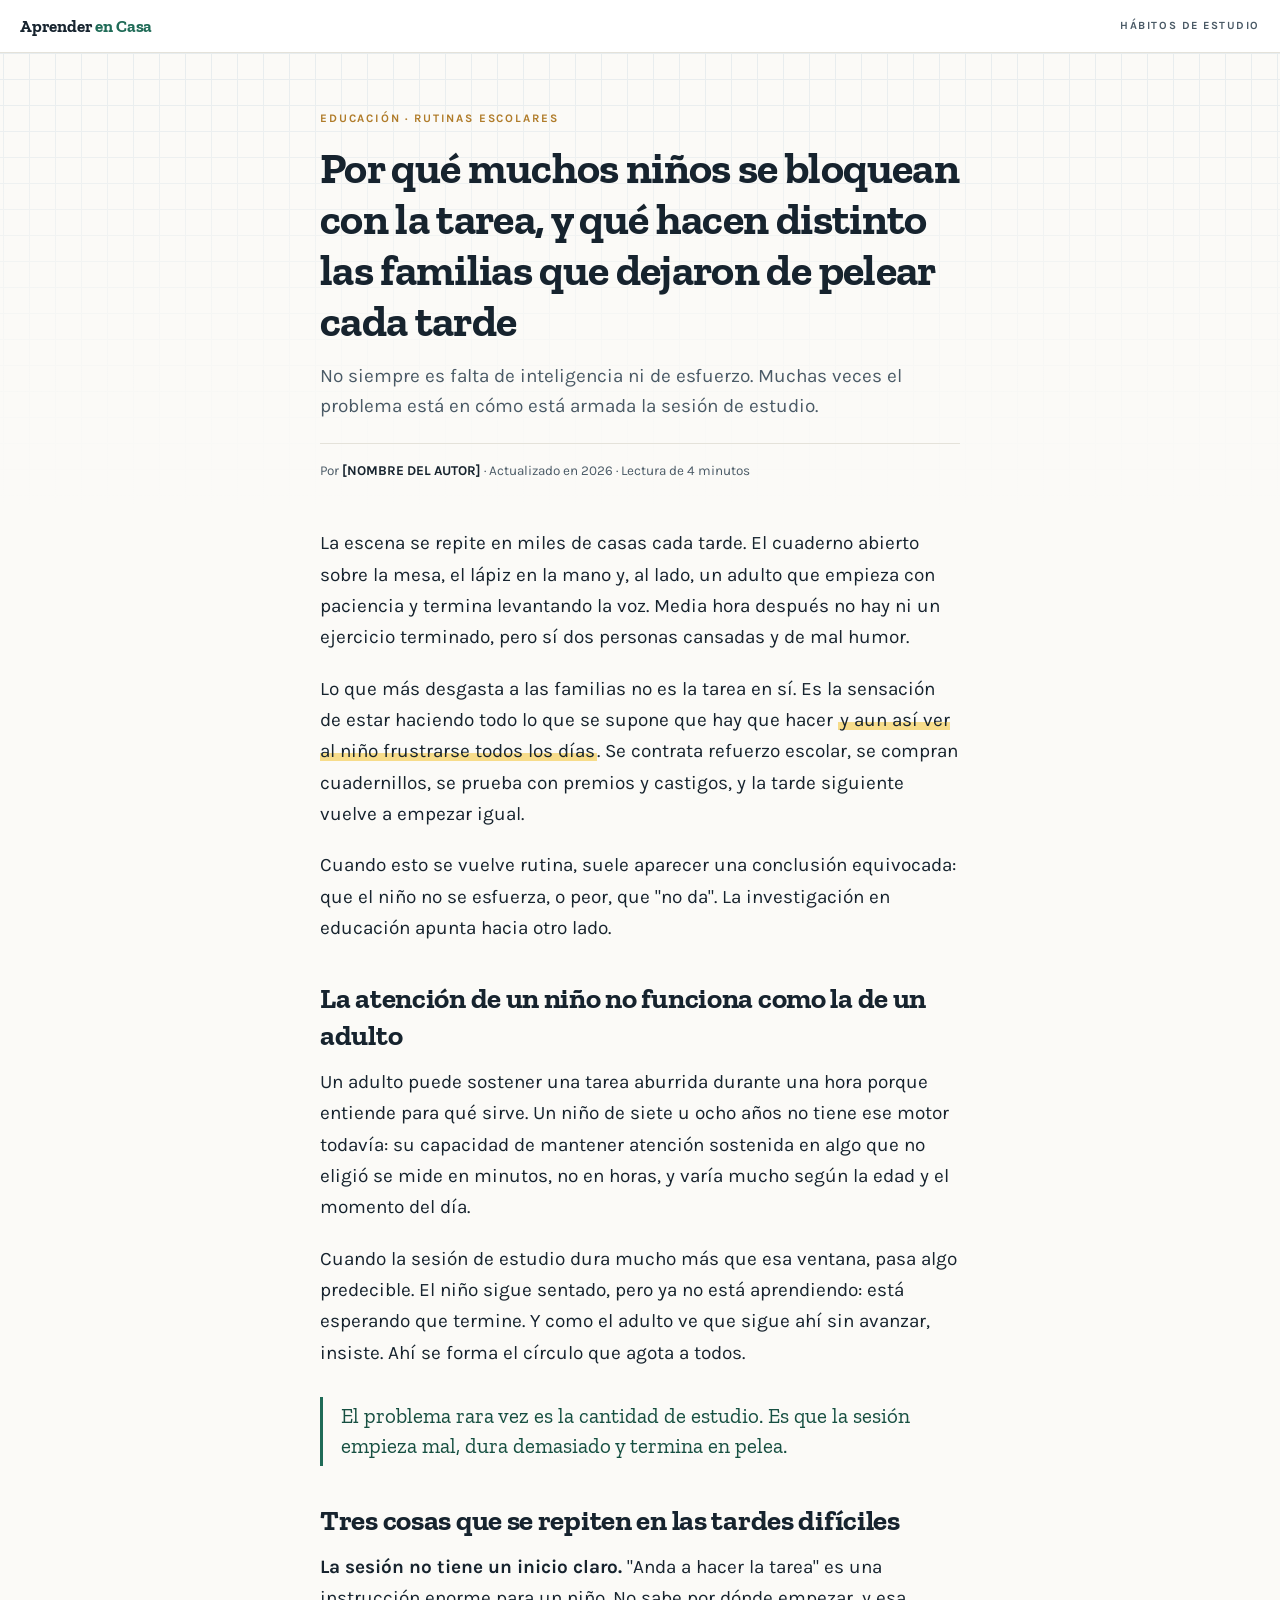
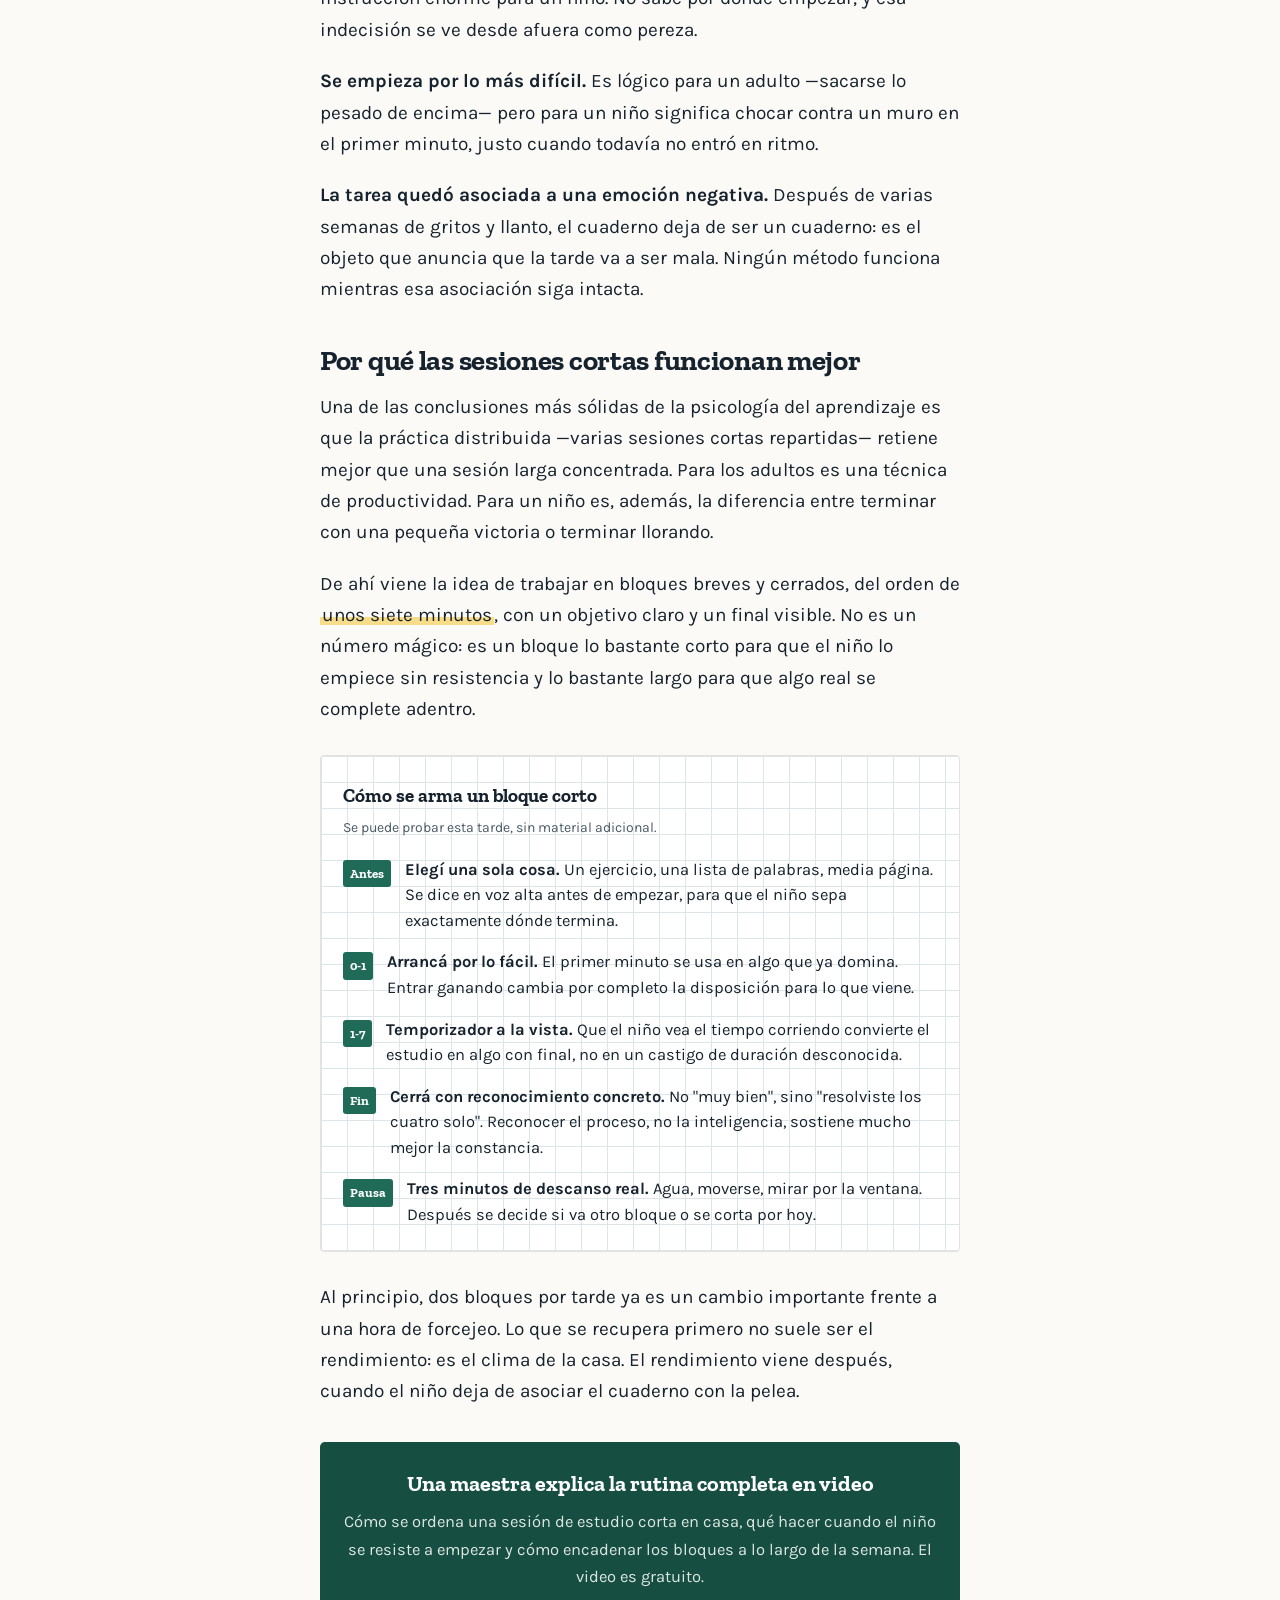
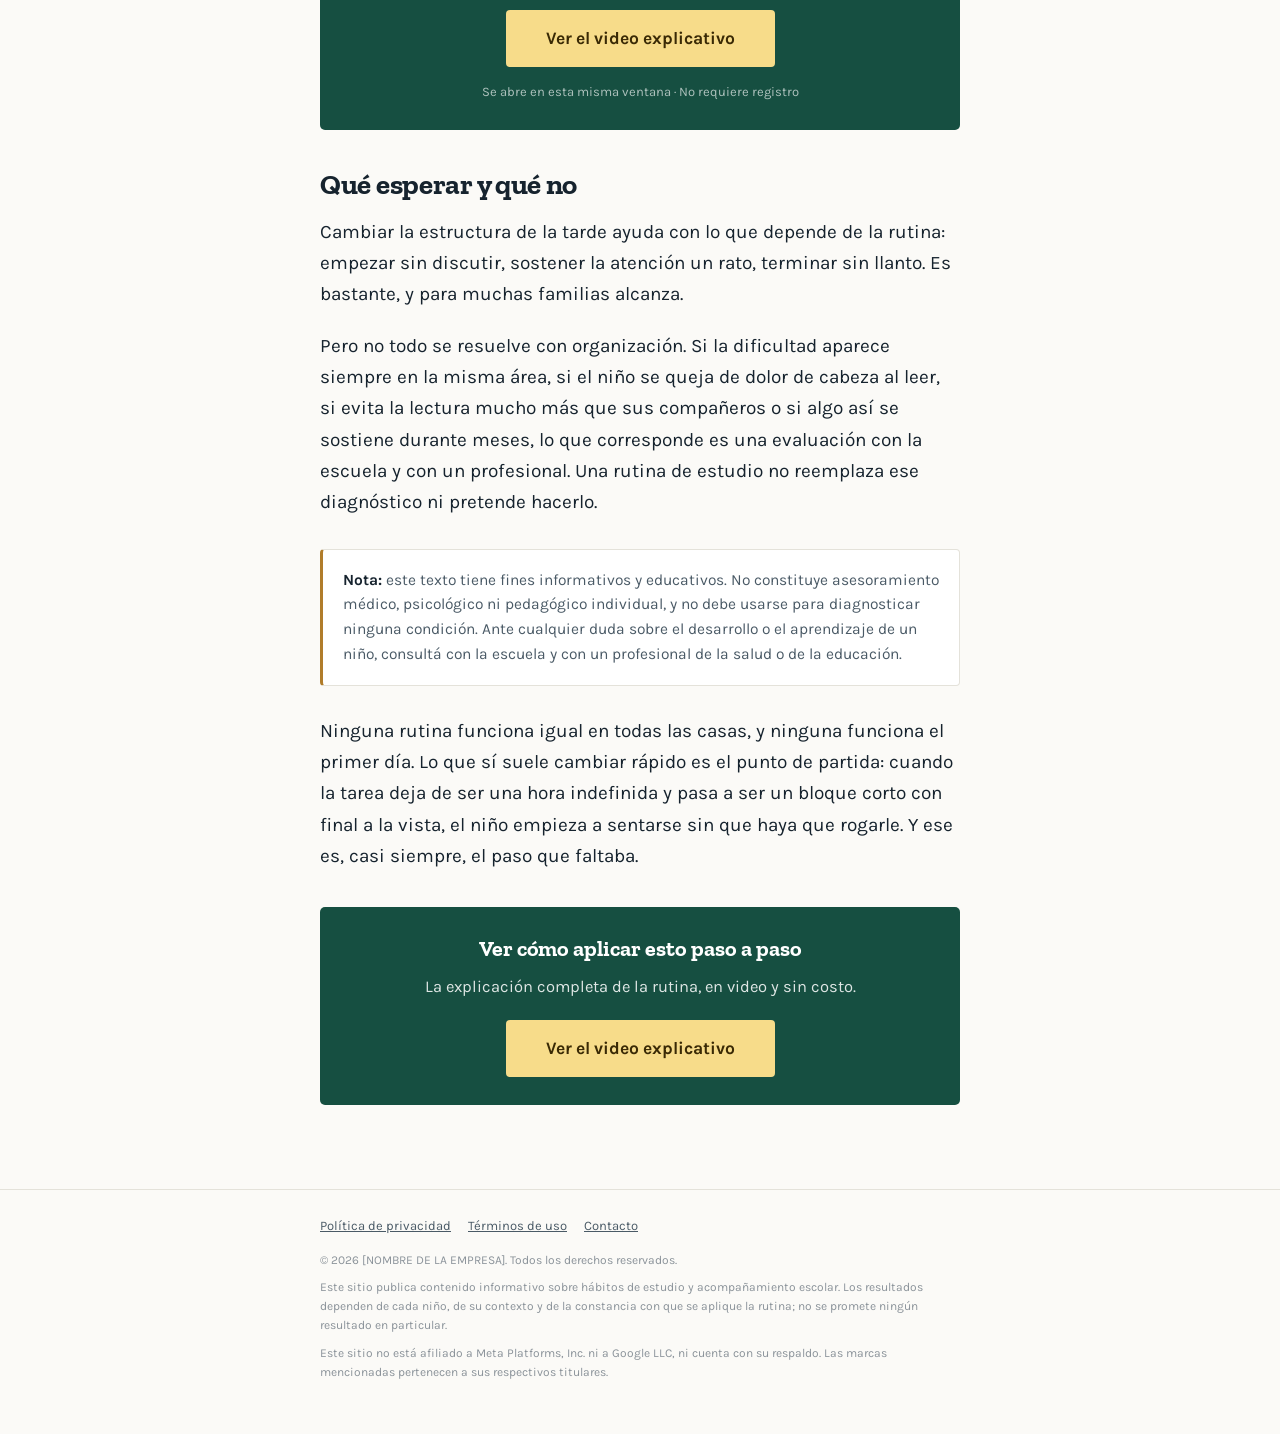
==== index.html @ 63ed5b08 "Rename index2.html to index.html" ====
<!DOCTYPE html>
<html lang="es">
<head>
<meta charset="UTF-8">
<meta name="viewport" content="width=device-width, initial-scale=1">
<title>Por qué muchos niños se bloquean con la tarea (y qué hacen distinto las familias que dejaron de pelear cada tarde)</title>
<meta name="description" content="La tarea en casa se vuelve una batalla en muchos hogares. Qué dice la investigación sobre atención infantil, sesiones cortas y rutinas de estudio.">
<meta name="robots" content="index, follow">
<link rel="preconnect" href="https://fonts.googleapis.com">
<link rel="preconnect" href="https://fonts.gstatic.com" crossorigin>
<link href="https://fonts.googleapis.com/css2?family=Zilla+Slab:wght@400;600;700&family=Karla:wght@400;500;700&display=swap" rel="stylesheet">
<style>
  :root{
    --papel:#FBFAF7;
    --tinta:#16232E;
    --tinta-suave:#4A5A66;
    --cuadricula:#DDE5E9;
    --verde:#1F6B57;
    --verde-oscuro:#164F41;
    --marcador:#F7DC8A;
    --lapiz:#B07C2A;
    --borde:#E4E2DA;
  }
  *{box-sizing:border-box;margin:0;padding:0}
  html{-webkit-text-size-adjust:100%}
  body{
    background:var(--papel);
    color:var(--tinta);
    font-family:"Karla",system-ui,-apple-system,sans-serif;
    font-size:18px;
    line-height:1.65;
  }
  .barra{
    border-bottom:1px solid var(--borde);
    background:#fff;
    padding:12px 20px;
    display:flex;
    align-items:center;
    justify-content:space-between;
    gap:12px;
  }
  .marca{
    font-family:"Zilla Slab",Georgia,serif;
    font-weight:700;
    font-size:17px;
    letter-spacing:-0.01em;
  }
  .marca span{color:var(--verde)}
  .barra .seccion{
    font-size:11px;
    text-transform:uppercase;
    letter-spacing:0.14em;
    color:var(--tinta-suave);
    font-weight:700;
  }

  .hero{
    position:relative;
    padding:38px 20px 30px;
    background-image:
      linear-gradient(var(--cuadricula) 1px,transparent 1px),
      linear-gradient(90deg,var(--cuadricula) 1px,transparent 1px);
    background-size:26px 26px;
    background-position:center top;
  }
  .hero::after{
    content:"";
    position:absolute;inset:0;
    background:linear-gradient(180deg,rgba(251,250,247,.35) 0%,rgba(251,250,247,.85) 62%,var(--papel) 100%);
    pointer-events:none;
  }
  .col{max-width:640px;margin:0 auto;position:relative;z-index:1}

  .eyebrow{
    font-size:11.5px;
    font-weight:700;
    text-transform:uppercase;
    letter-spacing:0.16em;
    color:var(--lapiz);
    margin-bottom:14px;
  }
  h1{
    font-family:"Zilla Slab",Georgia,serif;
    font-weight:700;
    font-size:33px;
    line-height:1.16;
    letter-spacing:-0.015em;
    margin-bottom:16px;
  }
  .bajada{
    font-size:19px;
    color:var(--tinta-suave);
    line-height:1.55;
  }
  .firma{
    margin-top:22px;
    padding-top:16px;
    border-top:1px solid var(--borde);
    font-size:13.5px;
    color:var(--tinta-suave);
  }
  .firma b{color:var(--tinta);font-weight:700}

  .cuerpo{padding:6px 20px 10px}
  .cuerpo p{margin-bottom:20px}
  .cuerpo h2{
    font-family:"Zilla Slab",Georgia,serif;
    font-size:25px;
    line-height:1.25;
    font-weight:700;
    margin:36px 0 14px;
    letter-spacing:-0.01em;
  }
  .marca-texto{
    background:linear-gradient(180deg,transparent 58%,var(--marcador) 58%,var(--marcador) 94%,transparent 94%);
    padding:0 2px;
  }
  .destacado{
    border-left:3px solid var(--verde);
    padding:4px 0 4px 18px;
    margin:28px 0;
    font-family:"Zilla Slab",Georgia,serif;
    font-size:21px;
    line-height:1.45;
    color:var(--verde-oscuro);
  }

  .ficha{
    background:#fff;
    border:1px solid var(--borde);
    border-radius:4px;
    padding:24px 22px;
    margin:30px 0;
    background-image:
      linear-gradient(var(--cuadricula) 1px,transparent 1px),
      linear-gradient(90deg,var(--cuadricula) 1px,transparent 1px);
    background-size:26px 26px;
  }
  .ficha h3{
    font-family:"Zilla Slab",Georgia,serif;
    font-size:19px;
    margin-bottom:4px;
  }
  .ficha .nota{font-size:14px;color:var(--tinta-suave);margin-bottom:18px}
  .paso{display:flex;gap:14px;margin-bottom:16px;align-items:flex-start}
  .paso:last-child{margin-bottom:0}
  .min{
    flex:0 0 auto;
    font-family:"Zilla Slab",Georgia,serif;
    font-weight:700;
    font-size:13px;
    color:#fff;
    background:var(--verde);
    border-radius:3px;
    padding:3px 7px;
    margin-top:3px;
    white-space:nowrap;
  }
  .paso p{margin:0;font-size:16.5px;line-height:1.55}
  .paso b{font-weight:700}

  .cta-bloque{
    background:var(--verde-oscuro);
    color:#fff;
    border-radius:5px;
    padding:28px 22px;
    margin:34px 0;
    text-align:center;
  }
  .cta-bloque p{
    color:rgba(255,255,255,.86);
    font-size:16.5px;
    margin-bottom:20px;
  }
  .cta-bloque .titulo{
    font-family:"Zilla Slab",Georgia,serif;
    font-size:22px;
    line-height:1.3;
    color:#fff;
    font-weight:700;
    margin-bottom:10px;
  }
  .boton{
    display:block;
    width:100%;
    background:var(--marcador);
    color:#3A2A05;
    font-family:"Karla",sans-serif;
    font-weight:700;
    font-size:17.5px;
    text-decoration:none;
    padding:17px 18px;
    border-radius:4px;
    text-align:center;
    line-height:1.3;
    transition:transform .15s ease,filter .15s ease;
  }
  .boton:hover{filter:brightness(1.05);transform:translateY(-1px)}
  .boton:focus-visible{outline:3px solid #fff;outline-offset:3px}
  .cta-bloque .abajo{
    font-size:13px;
    color:rgba(255,255,255,.65);
    margin:14px 0 0;
  }

  .aviso{
    background:#fff;
    border:1px solid var(--borde);
    border-left:3px solid var(--lapiz);
    border-radius:4px;
    padding:18px 20px;
    margin:30px 0;
    font-size:15.5px;
    color:var(--tinta-suave);
    line-height:1.6;
  }
  .aviso b{color:var(--tinta)}

  footer{
    border-top:1px solid var(--borde);
    margin-top:40px;
    padding:26px 20px 44px;
    font-size:13px;
    color:var(--tinta-suave);
    line-height:1.6;
  }
  footer .col{max-width:640px}
  footer a{color:var(--tinta-suave)}
  .links{margin-bottom:14px}
  .links a{margin-right:14px;text-decoration:underline}
  .legal{font-size:12px;color:#8A9299}
  .legal p{margin-bottom:8px}

  @media (min-width:700px){
    body{font-size:19px}
    h1{font-size:44px}
    .hero{padding:56px 20px 40px}
    .cuerpo h2{font-size:29px}
    .boton{display:inline-block;width:auto;padding:17px 40px}
  }
  @media (prefers-reduced-motion:reduce){
    *{transition:none!important;animation:none!important}
  }
</style>
</head>
<body>

<header class="barra">
  <div class="marca">Aprender <span>en Casa</span></div>
  <div class="seccion">Hábitos de estudio</div>
</header>

<section class="hero">
  <div class="col">
    <div class="eyebrow">Educación · Rutinas escolares</div>
    <h1>Por qué muchos niños se bloquean con la tarea, y qué hacen distinto las familias que dejaron de pelear cada tarde</h1>
    <p class="bajada">No siempre es falta de inteligencia ni de esfuerzo. Muchas veces el problema está en cómo está armada la sesión de estudio.</p>
    <p class="firma">Por <b>[NOMBRE DEL AUTOR]</b> · Actualizado en 2026 · Lectura de 4 minutos</p>
  </div>
</section>

<article class="cuerpo">
  <div class="col">

    <p>La escena se repite en miles de casas cada tarde. El cuaderno abierto sobre la mesa, el lápiz en la mano y, al lado, un adulto que empieza con paciencia y termina levantando la voz. Media hora después no hay ni un ejercicio terminado, pero sí dos personas cansadas y de mal humor.</p>

    <p>Lo que más desgasta a las familias no es la tarea en sí. Es la sensación de estar haciendo todo lo que se supone que hay que hacer <span class="marca-texto">y aun así ver al niño frustrarse todos los días</span>. Se contrata refuerzo escolar, se compran cuadernillos, se prueba con premios y castigos, y la tarde siguiente vuelve a empezar igual.</p>

    <p>Cuando esto se vuelve rutina, suele aparecer una conclusión equivocada: que el niño no se esfuerza, o peor, que "no da". La investigación en educación apunta hacia otro lado.</p>

    <h2>La atención de un niño no funciona como la de un adulto</h2>

    <p>Un adulto puede sostener una tarea aburrida durante una hora porque entiende para qué sirve. Un niño de siete u ocho años no tiene ese motor todavía: su capacidad de mantener atención sostenida en algo que no eligió se mide en minutos, no en horas, y varía mucho según la edad y el momento del día.</p>

    <p>Cuando la sesión de estudio dura mucho más que esa ventana, pasa algo predecible. El niño sigue sentado, pero ya no está aprendiendo: está esperando que termine. Y como el adulto ve que sigue ahí sin avanzar, insiste. Ahí se forma el círculo que agota a todos.</p>

    <div class="destacado">El problema rara vez es la cantidad de estudio. Es que la sesión empieza mal, dura demasiado y termina en pelea.</div>

    <h2>Tres cosas que se repiten en las tardes difíciles</h2>

    <p><b>La sesión no tiene un inicio claro.</b> "Anda a hacer la tarea" es una instrucción enorme para un niño. No sabe por dónde empezar, y esa indecisión se ve desde afuera como pereza.</p>

    <p><b>Se empieza por lo más difícil.</b> Es lógico para un adulto —sacarse lo pesado de encima— pero para un niño significa chocar contra un muro en el primer minuto, justo cuando todavía no entró en ritmo.</p>

    <p><b>La tarea quedó asociada a una emoción negativa.</b> Después de varias semanas de gritos y llanto, el cuaderno deja de ser un cuaderno: es el objeto que anuncia que la tarde va a ser mala. Ningún método funciona mientras esa asociación siga intacta.</p>

    <h2>Por qué las sesiones cortas funcionan mejor</h2>

    <p>Una de las conclusiones más sólidas de la psicología del aprendizaje es que la práctica distribuida —varias sesiones cortas repartidas— retiene mejor que una sesión larga concentrada. Para los adultos es una técnica de productividad. Para un niño es, además, la diferencia entre terminar con una pequeña victoria o terminar llorando.</p>

    <p>De ahí viene la idea de trabajar en bloques breves y cerrados, del orden de <span class="marca-texto">unos siete minutos</span>, con un objetivo claro y un final visible. No es un número mágico: es un bloque lo bastante corto para que el niño lo empiece sin resistencia y lo bastante largo para que algo real se complete adentro.</p>

    <div class="ficha">
      <h3>Cómo se arma un bloque corto</h3>
      <p class="nota">Se puede probar esta tarde, sin material adicional.</p>
      <div class="paso"><span class="min">Antes</span><p><b>Elegí una sola cosa.</b> Un ejercicio, una lista de palabras, media página. Se dice en voz alta antes de empezar, para que el niño sepa exactamente dónde termina.</p></div>
      <div class="paso"><span class="min">0-1</span><p><b>Arrancá por lo fácil.</b> El primer minuto se usa en algo que ya domina. Entrar ganando cambia por completo la disposición para lo que viene.</p></div>
      <div class="paso"><span class="min">1-7</span><p><b>Temporizador a la vista.</b> Que el niño vea el tiempo corriendo convierte el estudio en algo con final, no en un castigo de duración desconocida.</p></div>
      <div class="paso"><span class="min">Fin</span><p><b>Cerrá con reconocimiento concreto.</b> No "muy bien", sino "resolviste los cuatro solo". Reconocer el proceso, no la inteligencia, sostiene mucho mejor la constancia.</p></div>
      <div class="paso"><span class="min">Pausa</span><p><b>Tres minutos de descanso real.</b> Agua, moverse, mirar por la ventana. Después se decide si va otro bloque o se corta por hoy.</p></div>
    </div>

    <p>Al principio, dos bloques por tarde ya es un cambio importante frente a una hora de forcejeo. Lo que se recupera primero no suele ser el rendimiento: es el clima de la casa. El rendimiento viene después, cuando el niño deja de asociar el cuaderno con la pelea.</p>

    <div class="cta-bloque">
      <p class="titulo">Una maestra explica la rutina completa en video</p>
      <p>Cómo se ordena una sesión de estudio corta en casa, qué hacer cuando el niño se resiste a empezar y cómo encadenar los bloques a lo largo de la semana. El video es gratuito.</p>
      <a class="boton" href="[URL_DE_TU_VSL]" data-cta>Ver el video explicativo</a>
      <p class="abajo">Se abre en esta misma ventana · No requiere registro</p>
    </div>

    <h2>Qué esperar y qué no</h2>

    <p>Cambiar la estructura de la tarde ayuda con lo que depende de la rutina: empezar sin discutir, sostener la atención un rato, terminar sin llanto. Es bastante, y para muchas familias alcanza.</p>

    <p>Pero no todo se resuelve con organización. Si la dificultad aparece siempre en la misma área, si el niño se queja de dolor de cabeza al leer, si evita la lectura mucho más que sus compañeros o si algo así se sostiene durante meses, lo que corresponde es una evaluación con la escuela y con un profesional. Una rutina de estudio no reemplaza ese diagnóstico ni pretende hacerlo.</p>

    <div class="aviso">
      <b>Nota:</b> este texto tiene fines informativos y educativos. No constituye asesoramiento médico, psicológico ni pedagógico individual, y no debe usarse para diagnosticar ninguna condición. Ante cualquier duda sobre el desarrollo o el aprendizaje de un niño, consultá con la escuela y con un profesional de la salud o de la educación.
    </div>

    <p>Ninguna rutina funciona igual en todas las casas, y ninguna funciona el primer día. Lo que sí suele cambiar rápido es el punto de partida: cuando la tarea deja de ser una hora indefinida y pasa a ser un bloque corto con final a la vista, el niño empieza a sentarse sin que haya que rogarle. Y ese es, casi siempre, el paso que faltaba.</p>

    <div class="cta-bloque">
      <p class="titulo">Ver cómo aplicar esto paso a paso</p>
      <p>La explicación completa de la rutina, en video y sin costo.</p>
      <a class="boton" href="[URL_DE_TU_VSL]" data-cta>Ver el video explicativo</a>
    </div>

  </div>
</article>

<footer>
  <div class="col">
    <div class="links">
      <a href="[URL_PRIVACIDAD]">Política de privacidad</a>
      <a href="[URL_TERMINOS]">Términos de uso</a>
      <a href="mailto:[EMAIL_DE_CONTACTO]">Contacto</a>
    </div>
    <div class="legal">
      <p>© 2026 [NOMBRE DE LA EMPRESA]. Todos los derechos reservados.</p>
      <p>Este sitio publica contenido informativo sobre hábitos de estudio y acompañamiento escolar. Los resultados dependen de cada niño, de su contexto y de la constancia con que se aplique la rutina; no se promete ningún resultado en particular.</p>
      <p>Este sitio no está afiliado a Meta Platforms, Inc. ni a Google LLC, ni cuenta con su respaldo. Las marcas mencionadas pertenecen a sus respectivos titulares.</p>
    </div>
  </div>
</footer>

<script>
  // Mantiene los parámetros de campaña (utm_*, gclid, fbclid, etc.) al pasar a la página siguiente.
  (function () {
    var qs = window.location.search;
    if (!qs || qs.length < 2) return;
    var params = qs.substring(1);
    document.querySelectorAll('a[data-cta]').forEach(function (a) {
      var href = a.getAttribute('href');
      if (!href || href.indexOf('[') === 0 || href.indexOf('#') === 0) return;
      a.setAttribute('href', href + (href.indexOf('?') > -1 ? '&' : '?') + params);
    });
  })();
</script>

</body>
</html>
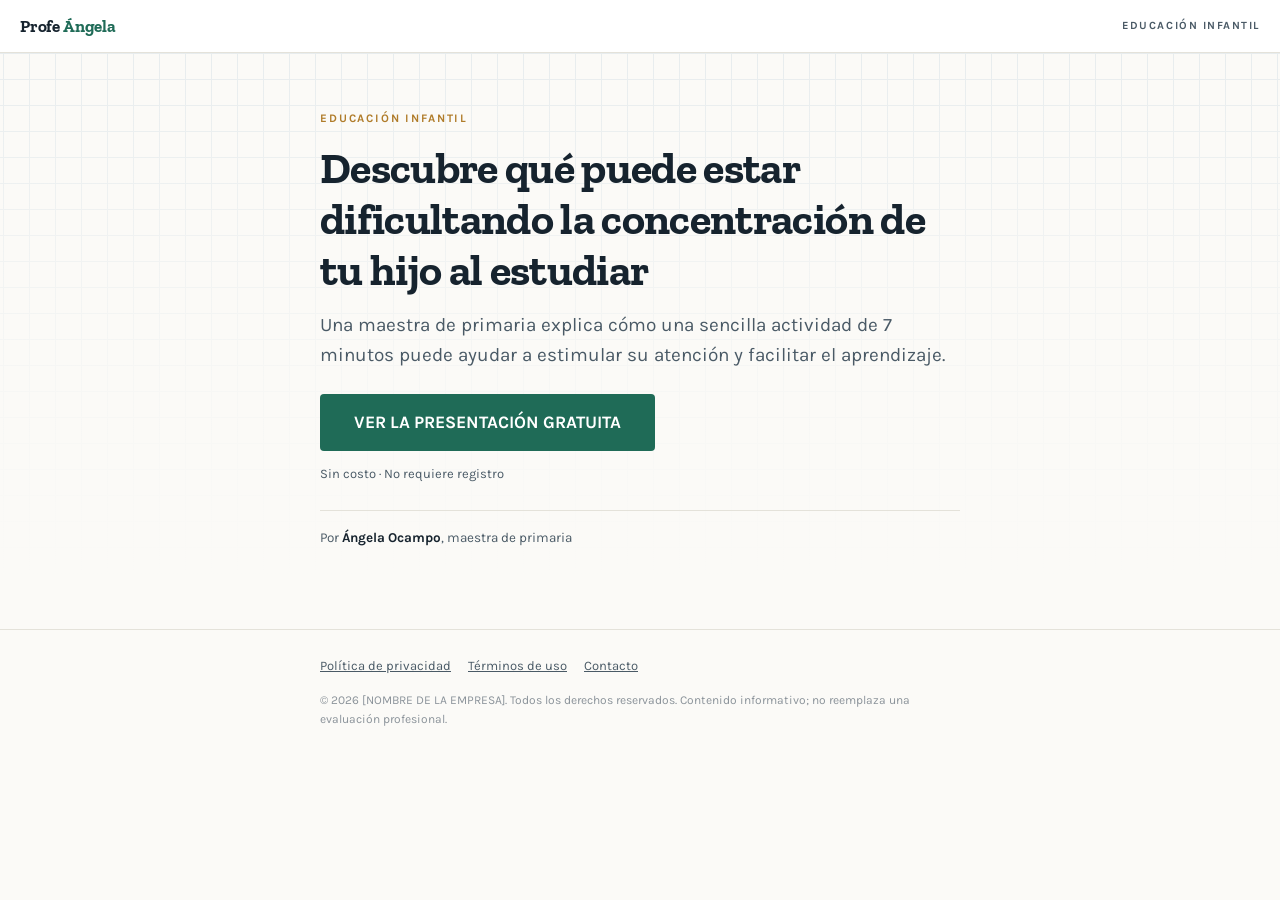
==== commit e8862c2f: "Add files via upload" ====
--- a/index.html
+++ b/index.html
@@ -1,363 +1,214 @@
-<!DOCTYPE html>
-<html lang="es">
-<head>
-<meta charset="UTF-8">
-<meta name="viewport" content="width=device-width, initial-scale=1">
-<title>Por qué muchos niños se bloquean con la tarea (y qué hacen distinto las familias que dejaron de pelear cada tarde)</title>
-<meta name="description" content="La tarea en casa se vuelve una batalla en muchos hogares. Qué dice la investigación sobre atención infantil, sesiones cortas y rutinas de estudio.">
-<meta name="robots" content="index, follow">
-<link rel="preconnect" href="https://fonts.googleapis.com">
-<link rel="preconnect" href="https://fonts.gstatic.com" crossorigin>
-<link href="https://fonts.googleapis.com/css2?family=Zilla+Slab:wght@400;600;700&family=Karla:wght@400;500;700&display=swap" rel="stylesheet">
-<style>
-  :root{
-    --papel:#FBFAF7;
-    --tinta:#16232E;
-    --tinta-suave:#4A5A66;
-    --cuadricula:#DDE5E9;
-    --verde:#1F6B57;
-    --verde-oscuro:#164F41;
-    --marcador:#F7DC8A;
-    --lapiz:#B07C2A;
-    --borde:#E4E2DA;
-  }
-  *{box-sizing:border-box;margin:0;padding:0}
-  html{-webkit-text-size-adjust:100%}
-  body{
-    background:var(--papel);
-    color:var(--tinta);
-    font-family:"Karla",system-ui,-apple-system,sans-serif;
-    font-size:18px;
-    line-height:1.65;
-  }
-  .barra{
-    border-bottom:1px solid var(--borde);
-    background:#fff;
-    padding:12px 20px;
-    display:flex;
-    align-items:center;
-    justify-content:space-between;
-    gap:12px;
-  }
-  .marca{
-    font-family:"Zilla Slab",Georgia,serif;
-    font-weight:700;
-    font-size:17px;
-    letter-spacing:-0.01em;
-  }
-  .marca span{color:var(--verde)}
-  .barra .seccion{
-    font-size:11px;
-    text-transform:uppercase;
-    letter-spacing:0.14em;
-    color:var(--tinta-suave);
-    font-weight:700;
-  }
-
-  .hero{
-    position:relative;
-    padding:38px 20px 30px;
-    background-image:
-      linear-gradient(var(--cuadricula) 1px,transparent 1px),
-      linear-gradient(90deg,var(--cuadricula) 1px,transparent 1px);
-    background-size:26px 26px;
-    background-position:center top;
-  }
-  .hero::after{
-    content:"";
-    position:absolute;inset:0;
-    background:linear-gradient(180deg,rgba(251,250,247,.35) 0%,rgba(251,250,247,.85) 62%,var(--papel) 100%);
-    pointer-events:none;
-  }
-  .col{max-width:640px;margin:0 auto;position:relative;z-index:1}
-
-  .eyebrow{
-    font-size:11.5px;
-    font-weight:700;
-    text-transform:uppercase;
-    letter-spacing:0.16em;
-    color:var(--lapiz);
-    margin-bottom:14px;
-  }
-  h1{
-    font-family:"Zilla Slab",Georgia,serif;
-    font-weight:700;
-    font-size:33px;
-    line-height:1.16;
-    letter-spacing:-0.015em;
-    margin-bottom:16px;
-  }
-  .bajada{
-    font-size:19px;
-    color:var(--tinta-suave);
-    line-height:1.55;
-  }
-  .firma{
-    margin-top:22px;
-    padding-top:16px;
-    border-top:1px solid var(--borde);
-    font-size:13.5px;
-    color:var(--tinta-suave);
-  }
-  .firma b{color:var(--tinta);font-weight:700}
-
-  .cuerpo{padding:6px 20px 10px}
-  .cuerpo p{margin-bottom:20px}
-  .cuerpo h2{
-    font-family:"Zilla Slab",Georgia,serif;
-    font-size:25px;
-    line-height:1.25;
-    font-weight:700;
-    margin:36px 0 14px;
-    letter-spacing:-0.01em;
-  }
-  .marca-texto{
-    background:linear-gradient(180deg,transparent 58%,var(--marcador) 58%,var(--marcador) 94%,transparent 94%);
-    padding:0 2px;
-  }
-  .destacado{
-    border-left:3px solid var(--verde);
-    padding:4px 0 4px 18px;
-    margin:28px 0;
-    font-family:"Zilla Slab",Georgia,serif;
-    font-size:21px;
-    line-height:1.45;
-    color:var(--verde-oscuro);
-  }
-
-  .ficha{
-    background:#fff;
-    border:1px solid var(--borde);
-    border-radius:4px;
-    padding:24px 22px;
-    margin:30px 0;
-    background-image:
-      linear-gradient(var(--cuadricula) 1px,transparent 1px),
-      linear-gradient(90deg,var(--cuadricula) 1px,transparent 1px);
-    background-size:26px 26px;
-  }
-  .ficha h3{
-    font-family:"Zilla Slab",Georgia,serif;
-    font-size:19px;
-    margin-bottom:4px;
-  }
-  .ficha .nota{font-size:14px;color:var(--tinta-suave);margin-bottom:18px}
-  .paso{display:flex;gap:14px;margin-bottom:16px;align-items:flex-start}
-  .paso:last-child{margin-bottom:0}
-  .min{
-    flex:0 0 auto;
-    font-family:"Zilla Slab",Georgia,serif;
-    font-weight:700;
-    font-size:13px;
-    color:#fff;
-    background:var(--verde);
-    border-radius:3px;
-    padding:3px 7px;
-    margin-top:3px;
-    white-space:nowrap;
-  }
-  .paso p{margin:0;font-size:16.5px;line-height:1.55}
-  .paso b{font-weight:700}
-
-  .cta-bloque{
-    background:var(--verde-oscuro);
-    color:#fff;
-    border-radius:5px;
-    padding:28px 22px;
-    margin:34px 0;
-    text-align:center;
-  }
-  .cta-bloque p{
-    color:rgba(255,255,255,.86);
-    font-size:16.5px;
-    margin-bottom:20px;
-  }
-  .cta-bloque .titulo{
-    font-family:"Zilla Slab",Georgia,serif;
-    font-size:22px;
-    line-height:1.3;
-    color:#fff;
-    font-weight:700;
-    margin-bottom:10px;
-  }
-  .boton{
-    display:block;
-    width:100%;
-    background:var(--marcador);
-    color:#3A2A05;
-    font-family:"Karla",sans-serif;
-    font-weight:700;
-    font-size:17.5px;
-    text-decoration:none;
-    padding:17px 18px;
-    border-radius:4px;
-    text-align:center;
-    line-height:1.3;
-    transition:transform .15s ease,filter .15s ease;
-  }
-  .boton:hover{filter:brightness(1.05);transform:translateY(-1px)}
-  .boton:focus-visible{outline:3px solid #fff;outline-offset:3px}
-  .cta-bloque .abajo{
-    font-size:13px;
-    color:rgba(255,255,255,.65);
-    margin:14px 0 0;
-  }
-
-  .aviso{
-    background:#fff;
-    border:1px solid var(--borde);
-    border-left:3px solid var(--lapiz);
-    border-radius:4px;
-    padding:18px 20px;
-    margin:30px 0;
-    font-size:15.5px;
-    color:var(--tinta-suave);
-    line-height:1.6;
-  }
-  .aviso b{color:var(--tinta)}
-
-  footer{
-    border-top:1px solid var(--borde);
-    margin-top:40px;
-    padding:26px 20px 44px;
-    font-size:13px;
-    color:var(--tinta-suave);
-    line-height:1.6;
-  }
-  footer .col{max-width:640px}
-  footer a{color:var(--tinta-suave)}
-  .links{margin-bottom:14px}
-  .links a{margin-right:14px;text-decoration:underline}
-  .legal{font-size:12px;color:#8A9299}
-  .legal p{margin-bottom:8px}
-
-  @media (min-width:700px){
-    body{font-size:19px}
-    h1{font-size:44px}
-    .hero{padding:56px 20px 40px}
-    .cuerpo h2{font-size:29px}
-    .boton{display:inline-block;width:auto;padding:17px 40px}
-  }
-  @media (prefers-reduced-motion:reduce){
-    *{transition:none!important;animation:none!important}
-  }
-</style>
-</head>
-<body>
-
-<header class="barra">
-  <div class="marca">Aprender <span>en Casa</span></div>
-  <div class="seccion">Hábitos de estudio</div>
-</header>
-
-<section class="hero">
-  <div class="col">
-    <div class="eyebrow">Educación · Rutinas escolares</div>
-    <h1>Por qué muchos niños se bloquean con la tarea, y qué hacen distinto las familias que dejaron de pelear cada tarde</h1>
-    <p class="bajada">No siempre es falta de inteligencia ni de esfuerzo. Muchas veces el problema está en cómo está armada la sesión de estudio.</p>
-    <p class="firma">Por <b>[NOMBRE DEL AUTOR]</b> · Actualizado en 2026 · Lectura de 4 minutos</p>
-  </div>
-</section>
-
-<article class="cuerpo">
-  <div class="col">
-
-    <p>La escena se repite en miles de casas cada tarde. El cuaderno abierto sobre la mesa, el lápiz en la mano y, al lado, un adulto que empieza con paciencia y termina levantando la voz. Media hora después no hay ni un ejercicio terminado, pero sí dos personas cansadas y de mal humor.</p>
-
-    <p>Lo que más desgasta a las familias no es la tarea en sí. Es la sensación de estar haciendo todo lo que se supone que hay que hacer <span class="marca-texto">y aun así ver al niño frustrarse todos los días</span>. Se contrata refuerzo escolar, se compran cuadernillos, se prueba con premios y castigos, y la tarde siguiente vuelve a empezar igual.</p>
-
-    <p>Cuando esto se vuelve rutina, suele aparecer una conclusión equivocada: que el niño no se esfuerza, o peor, que "no da". La investigación en educación apunta hacia otro lado.</p>
-
-    <h2>La atención de un niño no funciona como la de un adulto</h2>
-
-    <p>Un adulto puede sostener una tarea aburrida durante una hora porque entiende para qué sirve. Un niño de siete u ocho años no tiene ese motor todavía: su capacidad de mantener atención sostenida en algo que no eligió se mide en minutos, no en horas, y varía mucho según la edad y el momento del día.</p>
-
-    <p>Cuando la sesión de estudio dura mucho más que esa ventana, pasa algo predecible. El niño sigue sentado, pero ya no está aprendiendo: está esperando que termine. Y como el adulto ve que sigue ahí sin avanzar, insiste. Ahí se forma el círculo que agota a todos.</p>
-
-    <div class="destacado">El problema rara vez es la cantidad de estudio. Es que la sesión empieza mal, dura demasiado y termina en pelea.</div>
-
-    <h2>Tres cosas que se repiten en las tardes difíciles</h2>
-
-    <p><b>La sesión no tiene un inicio claro.</b> "Anda a hacer la tarea" es una instrucción enorme para un niño. No sabe por dónde empezar, y esa indecisión se ve desde afuera como pereza.</p>
-
-    <p><b>Se empieza por lo más difícil.</b> Es lógico para un adulto —sacarse lo pesado de encima— pero para un niño significa chocar contra un muro en el primer minuto, justo cuando todavía no entró en ritmo.</p>
-
-    <p><b>La tarea quedó asociada a una emoción negativa.</b> Después de varias semanas de gritos y llanto, el cuaderno deja de ser un cuaderno: es el objeto que anuncia que la tarde va a ser mala. Ningún método funciona mientras esa asociación siga intacta.</p>
-
-    <h2>Por qué las sesiones cortas funcionan mejor</h2>
-
-    <p>Una de las conclusiones más sólidas de la psicología del aprendizaje es que la práctica distribuida —varias sesiones cortas repartidas— retiene mejor que una sesión larga concentrada. Para los adultos es una técnica de productividad. Para un niño es, además, la diferencia entre terminar con una pequeña victoria o terminar llorando.</p>
-
-    <p>De ahí viene la idea de trabajar en bloques breves y cerrados, del orden de <span class="marca-texto">unos siete minutos</span>, con un objetivo claro y un final visible. No es un número mágico: es un bloque lo bastante corto para que el niño lo empiece sin resistencia y lo bastante largo para que algo real se complete adentro.</p>
-
-    <div class="ficha">
-      <h3>Cómo se arma un bloque corto</h3>
-      <p class="nota">Se puede probar esta tarde, sin material adicional.</p>
-      <div class="paso"><span class="min">Antes</span><p><b>Elegí una sola cosa.</b> Un ejercicio, una lista de palabras, media página. Se dice en voz alta antes de empezar, para que el niño sepa exactamente dónde termina.</p></div>
-      <div class="paso"><span class="min">0-1</span><p><b>Arrancá por lo fácil.</b> El primer minuto se usa en algo que ya domina. Entrar ganando cambia por completo la disposición para lo que viene.</p></div>
-      <div class="paso"><span class="min">1-7</span><p><b>Temporizador a la vista.</b> Que el niño vea el tiempo corriendo convierte el estudio en algo con final, no en un castigo de duración desconocida.</p></div>
-      <div class="paso"><span class="min">Fin</span><p><b>Cerrá con reconocimiento concreto.</b> No "muy bien", sino "resolviste los cuatro solo". Reconocer el proceso, no la inteligencia, sostiene mucho mejor la constancia.</p></div>
-      <div class="paso"><span class="min">Pausa</span><p><b>Tres minutos de descanso real.</b> Agua, moverse, mirar por la ventana. Después se decide si va otro bloque o se corta por hoy.</p></div>
-    </div>
-
-    <p>Al principio, dos bloques por tarde ya es un cambio importante frente a una hora de forcejeo. Lo que se recupera primero no suele ser el rendimiento: es el clima de la casa. El rendimiento viene después, cuando el niño deja de asociar el cuaderno con la pelea.</p>
-
-    <div class="cta-bloque">
-      <p class="titulo">Una maestra explica la rutina completa en video</p>
-      <p>Cómo se ordena una sesión de estudio corta en casa, qué hacer cuando el niño se resiste a empezar y cómo encadenar los bloques a lo largo de la semana. El video es gratuito.</p>
-      <a class="boton" href="[URL_DE_TU_VSL]" data-cta>Ver el video explicativo</a>
-      <p class="abajo">Se abre en esta misma ventana · No requiere registro</p>
-    </div>
-
-    <h2>Qué esperar y qué no</h2>
-
-    <p>Cambiar la estructura de la tarde ayuda con lo que depende de la rutina: empezar sin discutir, sostener la atención un rato, terminar sin llanto. Es bastante, y para muchas familias alcanza.</p>
-
-    <p>Pero no todo se resuelve con organización. Si la dificultad aparece siempre en la misma área, si el niño se queja de dolor de cabeza al leer, si evita la lectura mucho más que sus compañeros o si algo así se sostiene durante meses, lo que corresponde es una evaluación con la escuela y con un profesional. Una rutina de estudio no reemplaza ese diagnóstico ni pretende hacerlo.</p>
-
-    <div class="aviso">
-      <b>Nota:</b> este texto tiene fines informativos y educativos. No constituye asesoramiento médico, psicológico ni pedagógico individual, y no debe usarse para diagnosticar ninguna condición. Ante cualquier duda sobre el desarrollo o el aprendizaje de un niño, consultá con la escuela y con un profesional de la salud o de la educación.
-    </div>
-
-    <p>Ninguna rutina funciona igual en todas las casas, y ninguna funciona el primer día. Lo que sí suele cambiar rápido es el punto de partida: cuando la tarea deja de ser una hora indefinida y pasa a ser un bloque corto con final a la vista, el niño empieza a sentarse sin que haya que rogarle. Y ese es, casi siempre, el paso que faltaba.</p>
-
-    <div class="cta-bloque">
-      <p class="titulo">Ver cómo aplicar esto paso a paso</p>
-      <p>La explicación completa de la rutina, en video y sin costo.</p>
-      <a class="boton" href="[URL_DE_TU_VSL]" data-cta>Ver el video explicativo</a>
-    </div>
-
-  </div>
-</article>
-
-<footer>
-  <div class="col">
-    <div class="links">
-      <a href="[URL_PRIVACIDAD]">Política de privacidad</a>
-      <a href="[URL_TERMINOS]">Términos de uso</a>
-      <a href="mailto:[EMAIL_DE_CONTACTO]">Contacto</a>
-    </div>
-    <div class="legal">
-      <p>© 2026 [NOMBRE DE LA EMPRESA]. Todos los derechos reservados.</p>
-      <p>Este sitio publica contenido informativo sobre hábitos de estudio y acompañamiento escolar. Los resultados dependen de cada niño, de su contexto y de la constancia con que se aplique la rutina; no se promete ningún resultado en particular.</p>
-      <p>Este sitio no está afiliado a Meta Platforms, Inc. ni a Google LLC, ni cuenta con su respaldo. Las marcas mencionadas pertenecen a sus respectivos titulares.</p>
-    </div>
-  </div>
-</footer>
-
-<script>
-  // Mantiene los parámetros de campaña (utm_*, gclid, fbclid, etc.) al pasar a la página siguiente.
-  (function () {
-    var qs = window.location.search;
-    if (!qs || qs.length < 2) return;
-    var params = qs.substring(1);
-    document.querySelectorAll('a[data-cta]').forEach(function (a) {
-      var href = a.getAttribute('href');
-      if (!href || href.indexOf('[') === 0 || href.indexOf('#') === 0) return;
-      a.setAttribute('href', href + (href.indexOf('?') > -1 ? '&' : '?') + params);
-    });
-  })();
-</script>
-
-</body>
-</html>
+<!DOCTYPE html>
+<html lang="es">
+<head>
+<meta charset="UTF-8">
+<meta name="viewport" content="width=device-width, initial-scale=1">
+<title>Por qué a algunos niños les cuesta tanto concentrarse al hacer la tarea</title>
+<meta name="description" content="Una maestra de primaria comparte lo que le sirvió para acompañar a su propio hijo con la tarea, y por qué decidió contarlo en un video gratuito.">
+<meta name="robots" content="index, follow">
+<link rel="preconnect" href="https://fonts.googleapis.com">
+<link rel="preconnect" href="https://fonts.gstatic.com" crossorigin>
+<link href="https://fonts.googleapis.com/css2?family=Zilla+Slab:wght@400;600;700&family=Karla:wght@400;500;700&display=swap" rel="stylesheet">
+<style>
+  :root{
+    --papel:#FBFAF7;
+    --tinta:#16232E;
+    --tinta-suave:#4A5A66;
+    --cuadricula:#DDE5E9;
+    --verde:#1F6B57;
+    --verde-oscuro:#164F41;
+    --marcador:#F7DC8A;
+    --lapiz:#B07C2A;
+    --borde:#E4E2DA;
+  }
+  *{box-sizing:border-box;margin:0;padding:0}
+  html{-webkit-text-size-adjust:100%}
+  body{
+    background:var(--papel);
+    color:var(--tinta);
+    font-family:"Karla",system-ui,-apple-system,sans-serif;
+    font-size:18px;
+    line-height:1.65;
+  }
+  .barra{
+    border-bottom:1px solid var(--borde);
+    background:#fff;
+    padding:12px 20px;
+    display:flex;
+    align-items:center;
+    justify-content:space-between;
+    gap:12px;
+  }
+  .marca{
+    font-family:"Zilla Slab",Georgia,serif;
+    font-weight:700;
+    font-size:17px;
+    letter-spacing:-0.01em;
+  }
+  .marca span{color:var(--verde)}
+  .barra .seccion{
+    font-size:11px;
+    text-transform:uppercase;
+    letter-spacing:0.14em;
+    color:var(--tinta-suave);
+    font-weight:700;
+  }
+
+  .hero{
+    position:relative;
+    padding:38px 20px 30px;
+    background-image:
+      linear-gradient(var(--cuadricula) 1px,transparent 1px),
+      linear-gradient(90deg,var(--cuadricula) 1px,transparent 1px);
+    background-size:26px 26px;
+    background-position:center top;
+  }
+  .hero::after{
+    content:"";
+    position:absolute;inset:0;
+    background:linear-gradient(180deg,rgba(251,250,247,.35) 0%,rgba(251,250,247,.85) 62%,var(--papel) 100%);
+    pointer-events:none;
+  }
+  .col{max-width:640px;margin:0 auto;position:relative;z-index:1}
+
+  .eyebrow{
+    font-size:11.5px;
+    font-weight:700;
+    text-transform:uppercase;
+    letter-spacing:0.16em;
+    color:var(--lapiz);
+    margin-bottom:14px;
+  }
+  h1{
+    font-family:"Zilla Slab",Georgia,serif;
+    font-weight:700;
+    font-size:33px;
+    line-height:1.16;
+    letter-spacing:-0.015em;
+    margin-bottom:16px;
+  }
+  .bajada{
+    font-size:19px;
+    color:var(--tinta-suave);
+    line-height:1.55;
+  }
+  .boton{
+    display:inline-block;
+    background:var(--verde);
+    color:#fff;
+    font-family:"Karla",sans-serif;
+    font-weight:700;
+    font-size:17.5px;
+    text-decoration:none;
+    padding:17px 34px;
+    border-radius:4px;
+    text-align:center;
+    line-height:1.3;
+    margin-top:24px;
+    transition:transform .15s ease,filter .15s ease;
+  }
+  .boton:hover{filter:brightness(1.08);transform:translateY(-1px)}
+  .boton:focus-visible{outline:3px solid var(--verde-oscuro);outline-offset:3px}
+
+  .imagem-presell{
+  display:block;
+  width:100%;
+  aspect-ratio:2.2 / 1;
+  object-fit:cover;
+  object-position:center;
+  border-radius:8px;
+  margin-top:20px;
+  box-shadow:0 6px 18px rgba(22,35,46,.10);
+}
+
+  .nota-cta{
+    font-size:13px;
+    color:var(--tinta-suave);
+    margin-top:12px;
+  }
+
+  .firma{
+    margin-top:26px;
+    padding-top:16px;
+    border-top:1px solid var(--borde);
+    font-size:13.5px;
+    color:var(--tinta-suave);
+  }
+  .firma b{color:var(--tinta);font-weight:700}
+
+  footer{
+    border-top:1px solid var(--borde);
+    margin-top:40px;
+    padding:26px 20px 44px;
+    font-size:13px;
+    color:var(--tinta-suave);
+    line-height:1.6;
+  }
+  footer .col{max-width:640px}
+  footer a{color:var(--tinta-suave)}
+  .links{margin-bottom:14px}
+  .links a{margin-right:14px;text-decoration:underline}
+  .legal{font-size:12px;color:#8A9299}
+  .legal p{margin-bottom:8px}
+
+  @media (min-width:700px){
+    body{font-size:19px}
+    h1{font-size:44px}
+    .hero{padding:56px 20px 40px}
+  }
+  @media (prefers-reduced-motion:reduce){
+    *{transition:none!important;animation:none!important}
+  }
+</style>
+</head>
+<body>
+
+<header class="barra">
+  <div class="marca">Profe <span>Ángela</span></div>
+  <div class="seccion">Educación infantil</div>
+</header>
+
+<section class="hero">
+  <div class="col">
+    <div class="eyebrow">Educación infantil</div>
+    <h1>Descubre qué puede estar dificultando la concentración de tu hijo al estudiar</h1>
+    <p class="bajada">Una maestra de primaria explica cómo una sencilla actividad de 7 minutos puede ayudar a estimular su atención y facilitar el aprendizaje.</p>
+
+
+    <div>
+      <a class="boton" href="vsl-es.html" data-cta>VER LA PRESENTACIÓN GRATUITA</a>
+    </div>
+    <p class="nota-cta">Sin costo · No requiere registro</p>
+    <p class="firma">Por <b>Ángela Ocampo</b>, maestra de primaria</p>
+  </div>
+</section>
+
+<footer>
+  <div class="col">
+    <div class="links">
+      <a href="[URL_PRIVACIDAD]">Política de privacidad</a>
+      <a href="[URL_TERMINOS]">Términos de uso</a>
+      <a href="mailto:[EMAIL_DE_CONTACTO]">Contacto</a>
+    </div>
+    <div class="legal">
+      <p>© 2026 [NOMBRE DE LA EMPRESA]. Todos los derechos reservados. Contenido informativo; no reemplaza una evaluación profesional.</p>
+    </div>
+  </div>
+</footer>
+
+<script>
+  // Apunta el CTA a la VSL correcta según el idioma del navegador,
+  // y mantiene los parámetros de campaña (utm_*, gclid, fbclid, etc.) al pasar a la página siguiente.
+  (function () {
+    var lang = (navigator.language || navigator.userLanguage || '').toLowerCase();
+    var destino = lang.indexOf('pt') === 0 ? 'vsl.html' : 'vsl-es.html';
+    var qs = window.location.search;
+
+    document.querySelectorAll('a[data-cta]').forEach(function (a) {
+      a.setAttribute('href', qs && qs.length > 1 ? destino + qs : destino);
+    });
+  })();
+</script>
+
+</body>
+</html>
